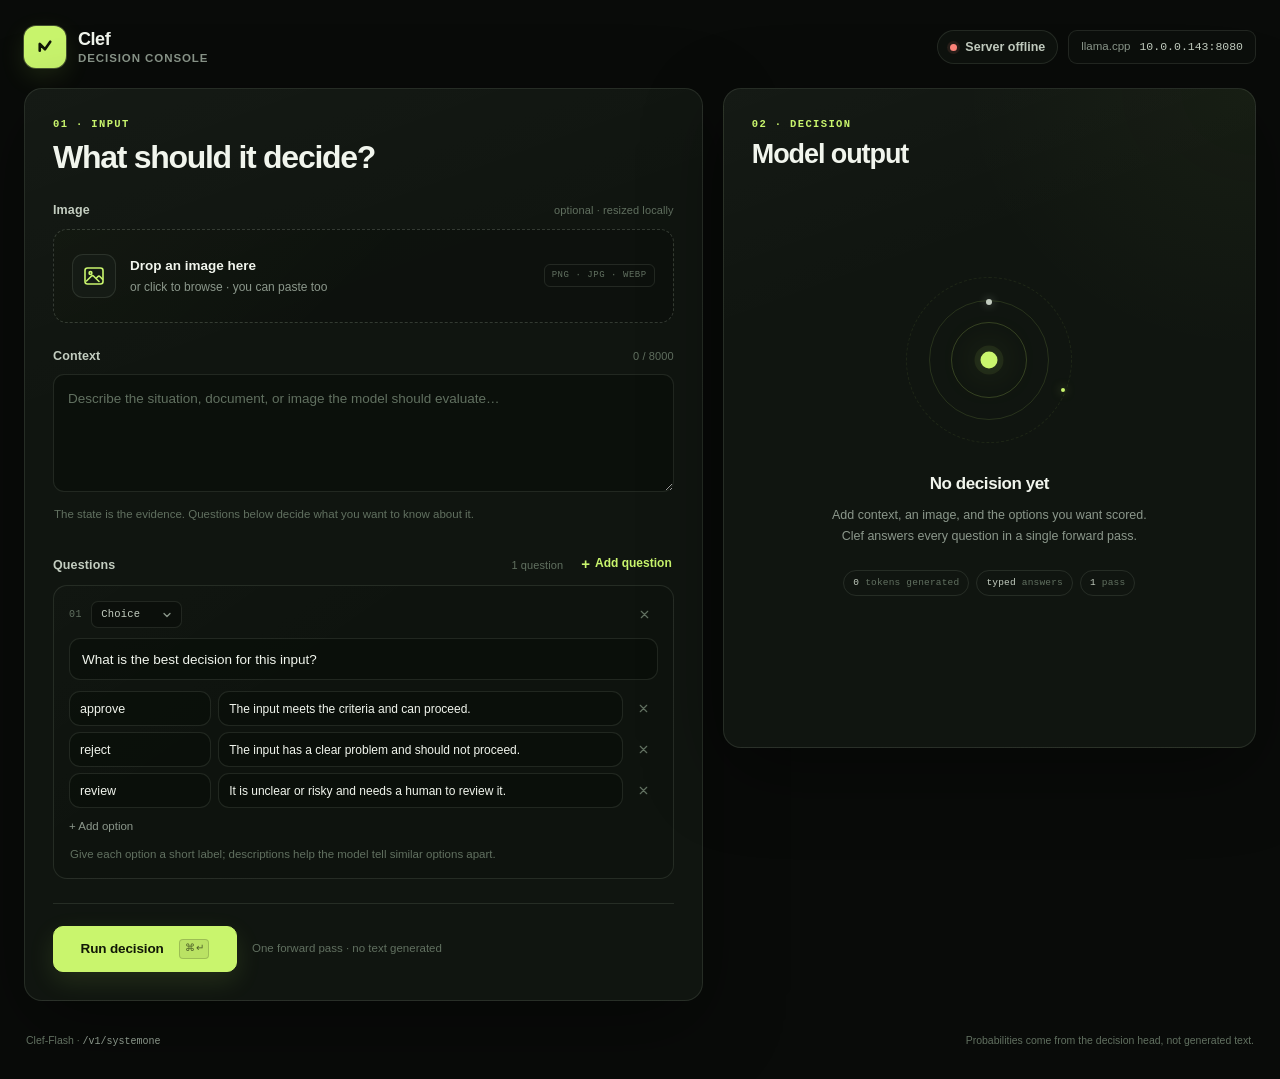
==== web-decider/index.html @ b103f261 "Decider web and photo" ====
<!doctype html>
<html lang="en">
<head>
  <meta charset="utf-8">
  <meta name="viewport" content="width=device-width, initial-scale=1">
  <meta name="description" content="A small decision console for the Clef-Flash decision model served by llama.cpp.">
  <title>Clef · Decision Console</title>
  <link rel="icon" href="data:image/svg+xml,%3Csvg xmlns='http://www.w3.org/2000/svg' viewBox='0 0 64 64'%3E%3Crect width='64' height='64' rx='16' fill='%23c9f56d'/%3E%3Cpath d='M20 40V25m0 0 12 12 12-18' fill='none' stroke='%230c1107' stroke-width='6' stroke-linecap='round' stroke-linejoin='round'/%3E%3C/svg%3E">
  <link rel="stylesheet" href="styles.css">
</head>
<body>
  <div class="ambient" aria-hidden="true"></div>

  <header class="topbar">
    <a class="brand" href="#" aria-label="Clef decision console home">
      <span class="brand-mark" aria-hidden="true">
        <svg viewBox="0 0 64 64" width="24" height="24">
          <path d="M18 42V24m0 0 14 14 14-20" fill="none" stroke="currentColor" stroke-width="7" stroke-linecap="round" stroke-linejoin="round"/>
        </svg>
      </span>
      <span class="brand-copy">
        <strong>Clef</strong>
        <span>Decision console</span>
      </span>
    </a>

    <div class="topbar-right">
      <button class="server-pill is-checking" id="serverStatus" type="button" title="Check server again">
        <span class="status-dot" aria-hidden="true"></span>
        <span id="serverStatusText">Connecting…</span>
      </button>
      <div class="endpoint" title="llama.cpp endpoint">
        <span>llama.cpp</span>
        <code>10.0.0.143:8080</code>
      </div>
    </div>
  </header>

  <main class="workspace">
    <section class="panel input-panel" aria-labelledby="inputTitle">
      <div class="panel-heading">
        <div>
          <p class="eyebrow">01 · Input</p>
          <h1 id="inputTitle">What should it decide?</h1>
        </div>
        <span class="model-badge" id="modelBadge" hidden>clef-flash</span>
      </div>

      <form id="decisionForm" novalidate>
        <div class="field">
          <div class="field-label">
            <span>Image</span>
            <span class="field-note">optional · resized locally</span>
          </div>

          <div class="dropzone" id="dropzone" role="button" tabindex="0" aria-label="Choose an image to upload">
            <input type="file" id="fileInput" accept="image/*" hidden>
            <span class="dropzone-icon" aria-hidden="true">
              <svg viewBox="0 0 24 24" width="24" height="24" fill="none" stroke="currentColor" stroke-width="1.6" stroke-linecap="round" stroke-linejoin="round">
                <rect x="3" y="4" width="18" height="16" rx="2.5"/>
                <circle cx="8.5" cy="9" r="1.4"/>
                <path d="m4.5 17 4.8-4.8a1.7 1.7 0 0 1 2.4 0l5.3 5.3M14 14.5l1.7-1.7a1.7 1.7 0 0 1 2.4 0l2.4 2.4"/>
              </svg>
            </span>
            <span class="dropzone-copy">
              <strong>Drop an image here</strong>
              <span>or click to browse · you can paste too</span>
            </span>
            <span class="dropzone-format">PNG · JPG · WEBP</span>
          </div>

          <div class="image-preview" id="imagePreview" hidden>
            <div class="preview-frame">
              <img id="previewImg" alt="Selected image preview">
            </div>
            <div class="preview-meta">
              <div>
                <strong id="previewName">image</strong>
                <span id="previewDetails"></span>
              </div>
              <button type="button" class="icon-button" id="removeImage" aria-label="Remove image" title="Remove image">
                <svg viewBox="0 0 20 20" width="16" height="16" fill="none" stroke="currentColor" stroke-width="1.8" stroke-linecap="round">
                  <path d="m5 5 10 10M15 5 5 15"/>
                </svg>
              </button>
            </div>
          </div>
        </div>

        <div class="field">
          <div class="field-label">
            <label for="stateInput">Context</label>
            <span class="field-note" id="charCount">0 / 8000</span>
          </div>
          <textarea id="stateInput" name="state" rows="4" maxlength="8000"
            placeholder="Describe the situation, document, or image the model should evaluate…"></textarea>
          <p class="hint">The state is the evidence. Questions below decide what you want to know about it.</p>
        </div>

        <div class="questions-heading">
          <div class="field-label">
            <span>Questions</span>
            <span class="field-note" id="questionCount">1 question</span>
          </div>
          <button type="button" class="text-button" id="addQuestion">
            <span aria-hidden="true">+</span> Add question
          </button>
        </div>

        <div class="questions" id="questions"></div>

        <div class="form-error" id="formError" role="alert" hidden></div>

        <div class="run-row">
          <button type="submit" class="primary-button" id="runButton">
            <span class="button-spinner" aria-hidden="true"></span>
            <span class="button-label">Run decision</span>
            <kbd><span class="mod-key">⌘</span>↵</kbd>
          </button>
          <span class="run-note">One forward pass · no text generated</span>
        </div>
      </form>
    </section>

    <section class="panel output-panel" aria-labelledby="outputTitle">
      <div class="panel-heading">
        <div>
          <p class="eyebrow">02 · Decision</p>
          <h2 id="outputTitle">Model output</h2>
        </div>
        <button type="button" class="text-button copy-button" id="copyJson" hidden>
          <svg viewBox="0 0 20 20" width="14" height="14" fill="none" stroke="currentColor" stroke-width="1.6" stroke-linecap="round" stroke-linejoin="round" aria-hidden="true">
            <rect x="6.5" y="6.5" width="9" height="9" rx="1.5"/>
            <path d="M13.5 6.5v-2a1.5 1.5 0 0 0-1.5-1.5H5.5A1.5 1.5 0 0 0 4 4.5V11a1.5 1.5 0 0 0 1.5 1.5h1"/>
          </svg>
          <span>Copy JSON</span>
        </button>
      </div>

      <div class="empty-state" id="outputEmpty">
        <div class="empty-visual" aria-hidden="true">
          <span class="orbit orbit-a"></span>
          <span class="orbit orbit-b"></span>
          <span class="orbit orbit-c"></span>
          <span class="core-dot"></span>
          <span class="satellite satellite-a"></span>
          <span class="satellite satellite-b"></span>
        </div>
        <h3>No decision yet</h3>
        <p>Add context, an image, and the options you want scored. Clef answers every question in a single forward pass.</p>
        <div class="empty-facts">
          <span><strong>0</strong> tokens generated</span>
          <span><strong>typed</strong> answers</span>
          <span><strong>1</strong> pass</span>
        </div>
      </div>

      <div class="loading-state" id="outputLoading" role="status" hidden>
        <div class="decision-orb" aria-hidden="true"><span></span></div>
        <p>Scoring your options…</p>
        <span>Reading the state once</span>
      </div>

      <div class="error-state" id="outputError" role="alert" hidden>
        <span class="error-icon" aria-hidden="true">!</span>
        <div>
          <h3>Decision failed</h3>
          <p id="errorMessage"></p>
          <p class="error-tip">Check that the llama server is running at <code id="errorServer">10.0.0.143:8080</code>.</p>
        </div>
      </div>

      <div class="results" id="resultArea" aria-live="polite" hidden>
        <div class="result-meta" id="resultMeta"></div>
        <div class="answers" id="answers"></div>
        <details class="raw-response">
          <summary>Raw response <span>JSON</span></summary>
          <pre id="rawJson"></pre>
        </details>
      </div>
    </section>
  </main>

  <footer class="footer">
    <span>Clef-Flash · <code>/v1/systemone</code></span>
    <span class="footer-note">Probabilities come from the decision head, not generated text.</span>
  </footer>

  <script src="app.js"></script>
</body>
</html>
---- web-decider/styles.css ----
:root {
  color-scheme: dark;
  --bg: #090b09;
  --bg-raised: #0d110d;
  --panel: #101510;
  --panel-soft: #151b15;
  --panel-hover: #192019;
  --line: rgba(224, 240, 219, 0.105);
  --line-strong: rgba(224, 240, 219, 0.19);
  --text: #f1f5ed;
  --text-soft: #c3cdc0;
  --muted: #8b978b;
  --faint: #617060;
  --accent: #c9f56d;
  --accent-strong: #dcff92;
  --accent-ink: #111707;
  --danger: #ff857a;
  --danger-soft: rgba(255, 133, 122, 0.1);
  --warn: #f5c66d;
  --radius: 18px;
  --radius-sm: 11px;
  --font: "Inter", "SF Pro Display", -apple-system, BlinkMacSystemFont, "Segoe UI", sans-serif;
  --mono: "SFMono-Regular", "Cascadia Code", "Roboto Mono", Menlo, Consolas, monospace;
  --shadow: 0 24px 80px rgba(0, 0, 0, 0.38);
}

* {
  box-sizing: border-box;
}

html {
  min-width: 320px;
  background: var(--bg);
  scroll-behavior: smooth;
}

body {
  min-height: 100vh;
  margin: 0;
  overflow-x: hidden;
  background: var(--bg);
  color: var(--text);
  font-family: var(--font);
  font-size: 15px;
  line-height: 1.5;
  -webkit-font-smoothing: antialiased;
  text-rendering: optimizeLegibility;
}

body::before {
  position: fixed;
  inset: 0;
  z-index: -2;
  background-image:
    linear-gradient(rgba(255, 255, 255, 0.022) 1px, transparent 1px),
    linear-gradient(90deg, rgba(255, 255, 255, 0.022) 1px, transparent 1px);
  background-size: 54px 54px;
  content: "";
  mask-image: radial-gradient(ellipse 80% 60% at 50% 16%, black 10%, transparent 74%);
  pointer-events: none;
}

.ambient {
  position: fixed;
  inset: 0;
  z-index: -1;
  background:
    radial-gradient(ellipse 48% 34% at 14% -2%, rgba(163, 223, 88, 0.11), transparent 70%),
    radial-gradient(ellipse 42% 30% at 88% 2%, rgba(91, 160, 136, 0.09), transparent 70%),
    radial-gradient(ellipse 60% 44% at 50% 104%, rgba(38, 68, 41, 0.16), transparent 72%);
  pointer-events: none;
}

[hidden] {
  display: none !important;
}

::selection {
  background: rgba(201, 245, 109, 0.28);
  color: #fff;
}

:focus-visible {
  outline: 2px solid var(--accent);
  outline-offset: 3px;
}

button,
input,
select,
textarea {
  font: inherit;
}

button {
  color: inherit;
}

svg {
  display: block;
}

.topbar,
.workspace,
.footer {
  width: min(1380px, calc(100% - 48px));
  margin-inline: auto;
}

.topbar {
  display: flex;
  align-items: center;
  justify-content: space-between;
  gap: 24px;
  padding: 26px 0 20px;
}

.brand {
  display: inline-flex;
  align-items: center;
  gap: 12px;
  color: var(--text);
  text-decoration: none;
}

.brand-mark {
  display: grid;
  width: 42px;
  height: 42px;
  border-radius: 12px;
  background: var(--accent);
  color: var(--accent-ink);
  place-items: center;
  box-shadow: 0 0 0 1px rgba(220, 255, 146, 0.25), 0 8px 26px rgba(181, 238, 87, 0.12);
}

.brand-copy {
  display: flex;
  flex-direction: column;
  line-height: 1.15;
}

.brand-copy strong {
  font-size: 18px;
  font-weight: 680;
  letter-spacing: -0.025em;
}

.brand-copy span {
  margin-top: 3px;
  color: var(--muted);
  font-size: 11.5px;
  font-weight: 550;
  letter-spacing: 0.08em;
  text-transform: uppercase;
}

.topbar-right {
  display: flex;
  align-items: center;
  gap: 10px;
}

.server-pill {
  display: inline-flex;
  align-items: center;
  gap: 8px;
  height: 34px;
  padding: 0 12px;
  border: 1px solid var(--line);
  border-radius: 999px;
  background: rgba(16, 21, 16, 0.78);
  color: var(--text-soft);
  font-size: 12.5px;
  font-weight: 560;
  cursor: pointer;
  transition: border-color 160ms ease, background 160ms ease;
}

.server-pill:hover {
  border-color: var(--line-strong);
  background: var(--panel-soft);
}

.status-dot {
  width: 7px;
  height: 7px;
  border-radius: 50%;
  background: var(--faint);
  box-shadow: 0 0 0 3px rgba(139, 151, 139, 0.08);
}

.server-pill.is-online .status-dot {
  background: var(--accent);
  box-shadow: 0 0 0 3px rgba(201, 245, 109, 0.1), 0 0 12px rgba(201, 245, 109, 0.45);
}

.server-pill.is-offline .status-dot {
  background: var(--danger);
  box-shadow: 0 0 0 3px rgba(255, 133, 122, 0.1);
}

.server-pill.is-checking .status-dot {
  animation: pulse 1.2s ease-in-out infinite;
}

.endpoint {
  display: flex;
  align-items: center;
  gap: 9px;
  height: 34px;
  padding: 0 12px;
  border: 1px solid var(--line);
  border-radius: 9px;
  background: rgba(16, 21, 16, 0.5);
  color: var(--muted);
  font-size: 11.5px;
}

.endpoint code {
  color: var(--text-soft);
  font-family: var(--mono);
  font-size: 11.5px;
}

.workspace {
  display: grid;
  grid-template-columns: minmax(0, 1.12fr) minmax(390px, 0.88fr);
  gap: 20px;
  align-items: start;
  padding-bottom: 24px;
}

.panel {
  border: 1px solid var(--line);
  border-radius: var(--radius);
  background:
    linear-gradient(160deg, rgba(255, 255, 255, 0.018), transparent 30%),
    var(--panel);
  box-shadow: var(--shadow);
}

.input-panel {
  padding: 28px;
}

.output-panel {
  position: sticky;
  top: 18px;
  min-height: 660px;
  padding: 28px;
  background:
    radial-gradient(ellipse 90% 65% at 100% 0, rgba(180, 234, 92, 0.04), transparent 62%),
    linear-gradient(160deg, rgba(255, 255, 255, 0.018), transparent 30%),
    var(--panel);
}

.panel-heading {
  display: flex;
  align-items: flex-start;
  justify-content: space-between;
  gap: 16px;
  margin-bottom: 26px;
}

.eyebrow {
  margin: 0 0 7px;
  color: var(--accent);
  font-family: var(--mono);
  font-size: 10.5px;
  font-weight: 600;
  letter-spacing: 0.13em;
  text-transform: uppercase;
}

h1,
h2,
h3,
p {
  margin-top: 0;
}

h1,
h2 {
  margin-bottom: 0;
  font-size: clamp(24px, 2.5vw, 32px);
  font-weight: 590;
  letter-spacing: -0.04em;
  line-height: 1.1;
}

h2 {
  font-size: clamp(22px, 2.2vw, 27px);
}

.model-badge {
  flex: none;
  margin-top: 2px;
  padding: 5px 9px;
  border: 1px solid rgba(201, 245, 109, 0.2);
  border-radius: 7px;
  background: rgba(201, 245, 109, 0.06);
  color: var(--accent);
  font-family: var(--mono);
  font-size: 10.5px;
  letter-spacing: 0.02em;
}

.field {
  margin-bottom: 24px;
}

.field-label {
  display: flex;
  align-items: baseline;
  justify-content: space-between;
  gap: 12px;
  margin-bottom: 9px;
  color: var(--text-soft);
  font-size: 12.5px;
  font-weight: 590;
  letter-spacing: 0.01em;
}

.field-note {
  color: var(--faint);
  font-size: 11px;
  font-weight: 450;
  letter-spacing: 0.01em;
}

.dropzone {
  position: relative;
  display: flex;
  align-items: center;
  gap: 14px;
  min-height: 94px;
  padding: 18px;
  border: 1px dashed rgba(224, 240, 219, 0.18);
  border-radius: 14px;
  background:
    linear-gradient(135deg, rgba(201, 245, 109, 0.025), transparent 52%),
    rgba(11, 15, 11, 0.48);
  cursor: pointer;
  transition: border-color 170ms ease, background 170ms ease, transform 170ms ease;
}

.dropzone:hover,
.dropzone.is-dragging {
  border-color: rgba(201, 245, 109, 0.52);
  background:
    linear-gradient(135deg, rgba(201, 245, 109, 0.065), transparent 52%),
    rgba(15, 21, 13, 0.65);
}

.dropzone.is-dragging {
  transform: scale(1.005);
}

.dropzone-icon {
  display: grid;
  flex: none;
  width: 44px;
  height: 44px;
  border: 1px solid var(--line);
  border-radius: 11px;
  background: var(--panel-soft);
  color: var(--accent);
  place-items: center;
}

.dropzone-copy {
  display: flex;
  min-width: 0;
  flex: 1;
  flex-direction: column;
  gap: 2px;
}

.dropzone-copy strong {
  font-size: 13.5px;
  font-weight: 570;
}

.dropzone-copy span {
  color: var(--muted);
  font-size: 12px;
}

.dropzone-format {
  flex: none;
  padding: 4px 7px;
  border: 1px solid var(--line);
  border-radius: 6px;
  color: var(--faint);
  font-family: var(--mono);
  font-size: 9px;
  letter-spacing: 0.06em;
}

.image-preview {
  overflow: hidden;
  border: 1px solid var(--line);
  border-radius: 14px;
  background: var(--bg-raised);
}

.preview-frame {
  display: grid;
  max-height: 290px;
  overflow: hidden;
  background:
    linear-gradient(45deg, rgba(255, 255, 255, 0.025) 25%, transparent 25%),
    linear-gradient(-45deg, rgba(255, 255, 255, 0.025) 25%, transparent 25%),
    linear-gradient(45deg, transparent 75%, rgba(255, 255, 255, 0.025) 75%),
    linear-gradient(-45deg, transparent 75%, rgba(255, 255, 255, 0.025) 75%);
  background-color: #0b0e0b;
  background-position: 0 0, 0 8px, 8px -8px, -8px 0;
  background-size: 16px 16px;
  place-items: center;
}

.preview-frame img {
  display: block;
  width: 100%;
  max-height: 290px;
  object-fit: contain;
}

.preview-meta {
  display: flex;
  align-items: center;
  justify-content: space-between;
  gap: 16px;
  padding: 11px 14px;
  border-top: 1px solid var(--line);
}

.preview-meta > div {
  display: flex;
  min-width: 0;
  flex-direction: column;
  gap: 1px;
}

.preview-meta strong {
  overflow: hidden;
  color: var(--text-soft);
  font-size: 12.5px;
  font-weight: 550;
  text-overflow: ellipsis;
  white-space: nowrap;
}

.preview-meta span {
  color: var(--faint);
  font-family: var(--mono);
  font-size: 10px;
}

.icon-button {
  display: grid;
  flex: none;
  width: 30px;
  height: 30px;
  border: 1px solid var(--line);
  border-radius: 8px;
  background: transparent;
  color: var(--muted);
  cursor: pointer;
  place-items: center;
  transition: color 150ms ease, border-color 150ms ease, background 150ms ease;
}

.icon-button:hover {
  border-color: rgba(255, 133, 122, 0.3);
  background: var(--danger-soft);
  color: var(--danger);
}

textarea,
.question-prompt,
.option-label,
.option-desc,
.score-input {
  width: 100%;
  border: 1px solid var(--line);
  border-radius: var(--radius-sm);
  background: rgba(9, 13, 9, 0.55);
  color: var(--text);
  transition: border-color 150ms ease, background 150ms ease, box-shadow 150ms ease;
}

textarea {
  min-height: 118px;
  padding: 13px 14px;
  outline: none;
  resize: vertical;
  font-size: 13.5px;
  line-height: 1.6;
}

textarea::placeholder,
.question-prompt::placeholder,
.option-label::placeholder,
.option-desc::placeholder,
.score-input::placeholder {
  color: var(--faint);
  opacity: 1;
}

textarea:hover,
.question-prompt:hover,
.option-label:hover,
.option-desc:hover,
.score-input:hover {
  border-color: var(--line-strong);
}

textarea:focus,
.question-prompt:focus,
.option-label:focus,
.option-desc:focus,
.score-input:focus {
  border-color: rgba(201, 245, 109, 0.5);
  outline: none;
  background: rgba(12, 17, 11, 0.86);
  box-shadow: 0 0 0 3px rgba(201, 245, 109, 0.06);
}

.hint {
  margin: 7px 1px 0;
  color: var(--faint);
  font-size: 11.5px;
  line-height: 1.5;
}

.questions-heading {
  display: flex;
  align-items: baseline;
  justify-content: space-between;
  gap: 16px;
  margin-top: 27px;
}

.questions-heading .field-label {
  flex: 1;
  margin-bottom: 11px;
}

.text-button {
  display: inline-flex;
  align-items: center;
  gap: 5px;
  padding: 4px 2px;
  border: 0;
  background: none;
  color: var(--accent);
  font-size: 12px;
  font-weight: 560;
  cursor: pointer;
  transition: color 150ms ease, opacity 150ms ease;
}

.text-button:hover {
  color: var(--accent-strong);
}

.text-button span {
  font-size: 15px;
  line-height: 1;
}

.copy-button {
  margin-top: 4px;
  color: var(--text-soft);
}

.copy-button:hover {
  color: var(--accent);
}

.questions {
  display: flex;
  flex-direction: column;
  gap: 10px;
}

.question-card {
  padding: 15px;
  border: 1px solid var(--line);
  border-radius: 14px;
  background:
    linear-gradient(145deg, rgba(255, 255, 255, 0.013), transparent 40%),
    rgba(15, 20, 15, 0.72);
  transition: border-color 160ms ease;
}

.question-card:focus-within {
  border-color: rgba(224, 240, 219, 0.18);
}

.question-top {
  display: flex;
  align-items: center;
  gap: 9px;
  margin-bottom: 10px;
}

.question-number {
  flex: none;
  color: var(--faint);
  font-family: var(--mono);
  font-size: 10px;
  letter-spacing: 0.06em;
}

.type-select {
  height: 27px;
  padding: 0 27px 0 9px;
  border: 1px solid var(--line);
  border-radius: 7px;
  outline: none;
  background-color: rgba(9, 13, 9, 0.58);
  background-image: url("data:image/svg+xml,%3Csvg xmlns='http://www.w3.org/2000/svg' viewBox='0 0 12 12'%3E%3Cpath d='m3 4.5 3 3 3-3' fill='none' stroke='%238b978b' stroke-width='1.3' stroke-linecap='round' stroke-linejoin='round'/%3E%3C/svg%3E");
  background-position: right 8px center;
  background-repeat: no-repeat;
  background-size: 12px;
  color: var(--text-soft);
  font-family: var(--mono);
  font-size: 10.5px;
  letter-spacing: 0.02em;
  cursor: pointer;
  appearance: none;
}

.type-select:hover,
.type-select:focus {
  border-color: var(--line-strong);
}

.question-top .icon-button {
  width: 27px;
  height: 27px;
  margin-left: auto;
  border-color: transparent;
  color: var(--faint);
}

.question-prompt {
  height: 42px;
  padding: 0 12px;
  font-size: 13.5px;
  font-weight: 520;
}

.question-body {
  margin-top: 11px;
}

.option-list,
.score-list {
  display: flex;
  flex-direction: column;
  gap: 6px;
}

.choice-row,
.score-row {
  display: flex;
  align-items: center;
  gap: 7px;
}

.option-label {
  height: 35px;
  padding: 0 10px;
  flex: 0 1 34%;
  min-width: 92px;
  font-size: 12.5px;
  font-weight: 540;
}

.option-desc {
  height: 35px;
  padding: 0 10px;
  flex: 1 1 auto;
  min-width: 0;
  font-size: 12px;
}

.remove-row {
  display: grid;
  flex: none;
  width: 28px;
  height: 28px;
  border: 0;
  border-radius: 7px;
  background: transparent;
  color: var(--faint);
  cursor: pointer;
  place-items: center;
  transition: color 150ms ease, background 150ms ease;
}

.remove-row:hover {
  background: rgba(255, 255, 255, 0.045);
  color: var(--danger);
}

.remove-row svg {
  width: 13px;
  height: 13px;
}

.small-button {
  margin-top: 7px;
  padding: 3px 0;
  border: 0;
  background: none;
  color: var(--muted);
  font-size: 11.5px;
  font-weight: 520;
  cursor: pointer;
  transition: color 150ms ease;
}

.small-button:hover {
  color: var(--accent);
}

.score-number {
  flex: none;
  width: 18px;
  color: var(--faint);
  font-family: var(--mono);
  font-size: 10px;
  text-align: right;
}

.score-input {
  height: 35px;
  padding: 0 10px;
  flex: 1;
  font-size: 12.5px;
}

.noul-copy {
  display: flex;
  align-items: flex-start;
  gap: 9px;
  padding: 10px 11px;
  border: 1px solid rgba(201, 245, 109, 0.09);
  border-radius: 9px;
  background: rgba(201, 245, 109, 0.025);
  color: var(--muted);
  font-size: 11.5px;
  line-height: 1.5;
}

.noul-copy strong {
  color: var(--text-soft);
  font-weight: 590;
}

.noul-glyph {
  flex: none;
  margin-top: 1px;
  color: var(--accent);
  font-family: var(--mono);
  font-size: 10px;
  letter-spacing: 0.06em;
}

.form-error {
  margin-top: 16px;
  padding: 11px 13px;
  border: 1px solid rgba(255, 133, 122, 0.24);
  border-radius: 10px;
  background: var(--danger-soft);
  color: #ffb3ad;
  font-size: 12.5px;
}

.run-row {
  display: flex;
  align-items: center;
  gap: 15px;
  margin-top: 24px;
  padding-top: 22px;
  border-top: 1px solid var(--line);
}

.primary-button {
  display: inline-flex;
  align-items: center;
  justify-content: center;
  gap: 9px;
  min-width: 184px;
  height: 46px;
  padding: 0 16px;
  border: 1px solid var(--accent);
  border-radius: 10px;
  background: var(--accent);
  color: var(--accent-ink);
  font-size: 13.5px;
  font-weight: 660;
  letter-spacing: -0.01em;
  cursor: pointer;
  box-shadow: 0 9px 26px rgba(181, 238, 87, 0.12);
  transition: background 150ms ease, box-shadow 150ms ease, transform 150ms ease, opacity 150ms ease;
}

.primary-button:hover {
  background: var(--accent-strong);
  box-shadow: 0 10px 34px rgba(181, 238, 87, 0.2);
  transform: translateY(-1px);
}

.primary-button:active {
  transform: translateY(0);
}

.primary-button:disabled {
  cursor: wait;
  opacity: 0.72;
  transform: none;
}

.primary-button kbd {
  display: inline-flex;
  align-items: center;
  gap: 1px;
  margin-left: 6px;
  padding: 2px 5px;
  border: 1px solid rgba(17, 23, 7, 0.18);
  border-radius: 4px;
  background: rgba(17, 23, 7, 0.08);
  color: rgba(17, 23, 7, 0.64);
  font-family: var(--mono);
  font-size: 9.5px;
  font-weight: 500;
}

.button-spinner {
  display: none;
  width: 13px;
  height: 13px;
  border: 2px solid rgba(17, 23, 7, 0.22);
  border-top-color: var(--accent-ink);
  border-radius: 50%;
  animation: spin 0.7s linear infinite;
}

.primary-button.is-loading .button-spinner {
  display: block;
}

.primary-button.is-loading kbd {
  display: none;
}

.run-note {
  color: var(--faint);
  font-size: 11.5px;
}

/* Output panel */
.empty-state {
  display: flex;
  align-items: center;
  min-height: 500px;
  padding: 20px 20px 38px;
  flex-direction: column;
  justify-content: center;
  text-align: center;
}

.empty-visual {
  position: relative;
  width: 168px;
  height: 168px;
  margin-bottom: 27px;
}

.orbit {
  position: absolute;
  top: 50%;
  left: 50%;
  border: 1px solid rgba(201, 245, 109, 0.13);
  border-radius: 50%;
  transform: translate(-50%, -50%);
}

.orbit-a {
  width: 76px;
  height: 76px;
  border-color: rgba(201, 245, 109, 0.2);
}

.orbit-b {
  width: 120px;
  height: 120px;
}

.orbit-c {
  width: 166px;
  height: 166px;
  border-style: dashed;
  border-color: rgba(201, 245, 109, 0.08);
}

.core-dot {
  position: absolute;
  top: 50%;
  left: 50%;
  width: 17px;
  height: 17px;
  border-radius: 50%;
  background: var(--accent);
  box-shadow: 0 0 0 6px rgba(201, 245, 109, 0.08), 0 0 38px rgba(201, 245, 109, 0.35);
  transform: translate(-50%, -50%);
}

.satellite {
  position: absolute;
  width: 6px;
  height: 6px;
  border-radius: 50%;
  background: var(--text-soft);
}

.satellite-a {
  top: 23px;
  left: 81px;
  box-shadow: 0 0 10px rgba(224, 240, 219, 0.4);
}

.satellite-b {
  right: 8px;
  bottom: 52px;
  width: 4px;
  height: 4px;
  background: var(--accent);
  box-shadow: 0 0 10px rgba(201, 245, 109, 0.55);
}

.empty-state h3 {
  margin-bottom: 8px;
  font-size: 17px;
  font-weight: 570;
  letter-spacing: -0.025em;
}

.empty-state p {
  max-width: 330px;
  margin-bottom: 24px;
  color: var(--muted);
  font-size: 12.5px;
  line-height: 1.65;
}

.empty-facts {
  display: flex;
  flex-wrap: wrap;
  justify-content: center;
  gap: 7px;
}

.empty-facts span {
  padding: 5px 9px;
  border: 1px solid var(--line);
  border-radius: 999px;
  color: var(--faint);
  font-family: var(--mono);
  font-size: 9.5px;
  letter-spacing: 0.02em;
}

.empty-facts strong {
  color: var(--text-soft);
  font-weight: 500;
}

.loading-state {
  display: flex;
  align-items: center;
  min-height: 500px;
  padding: 40px;
  flex-direction: column;
  justify-content: center;
  text-align: center;
}

.decision-orb {
  position: relative;
  width: 74px;
  height: 74px;
  margin-bottom: 24px;
  border: 1px solid rgba(201, 245, 109, 0.2);
  border-radius: 50%;
  animation: breathe 1.8s ease-in-out infinite;
}

.decision-orb::before,
.decision-orb::after {
  position: absolute;
  border: 1px solid rgba(201, 245, 109, 0.12);
  border-radius: 50%;
  content: "";
  inset: 9px;
}

.decision-orb::after {
  border-color: transparent;
  border-top-color: var(--accent);
  animation: spin 1.1s linear infinite;
  inset: -1px;
}

.decision-orb span {
  position: absolute;
  top: 50%;
  left: 50%;
  width: 12px;
  height: 12px;
  border-radius: 50%;
  background: var(--accent);
  box-shadow: 0 0 24px rgba(201, 245, 109, 0.6);
  transform: translate(-50%, -50%);
}

.loading-state p {
  margin-bottom: 4px;
  font-size: 14px;
  font-weight: 560;
}

.loading-state > span {
  color: var(--faint);
  font-size: 11.5px;
}

.error-state {
  display: flex;
  align-items: flex-start;
  gap: 14px;
  margin-top: 8px;
  padding: 18px;
  border: 1px solid rgba(255, 133, 122, 0.22);
  border-radius: 13px;
  background: var(--danger-soft);
}

.error-icon {
  display: grid;
  flex: none;
  width: 28px;
  height: 28px;
  border: 1px solid rgba(255, 133, 122, 0.3);
  border-radius: 50%;
  color: var(--danger);
  font-family: var(--mono);
  font-size: 13px;
  place-items: center;
}

.error-state h3 {
  margin: 3px 0 5px;
  color: #ffc2bd;
  font-size: 14px;
  font-weight: 590;
}

.error-state p {
  margin-bottom: 5px;
  color: #e9a9a3;
  font-size: 12.5px;
  line-height: 1.55;
}

.error-state .error-tip {
  margin-bottom: 0;
  color: rgba(233, 169, 163, 0.62);
  font-size: 11.5px;
}

.error-state code {
  font-family: var(--mono);
  font-size: 10.5px;
}

.result-meta {
  display: flex;
  flex-wrap: wrap;
  gap: 6px;
  margin-bottom: 14px;
}

.meta-chip {
  display: inline-flex;
  align-items: baseline;
  gap: 5px;
  padding: 5px 9px;
  border: 1px solid var(--line);
  border-radius: 7px;
  color: var(--faint);
  font-family: var(--mono);
  font-size: 9.5px;
  letter-spacing: 0.02em;
}

.meta-chip strong {
  color: var(--text-soft);
  font-weight: 500;
}

.answers {
  display: flex;
  flex-direction: column;
  gap: 10px;
}

.answer-card {
  padding: 18px;
  border: 1px solid var(--line);
  border-radius: 14px;
  background:
    linear-gradient(145deg, rgba(255, 255, 255, 0.02), transparent 50%),
    rgba(15, 20, 15, 0.76);
  animation: rise 260ms ease both;
}

.answer-kicker {
  display: flex;
  align-items: center;
  gap: 8px;
  margin-bottom: 4px;
}

.answer-type {
  color: var(--accent);
  font-family: var(--mono);
  font-size: 8.5px;
  font-weight: 600;
  letter-spacing: 0.1em;
  text-transform: uppercase;
}

.answer-prompt {
  overflow: hidden;
  color: var(--faint);
  font-size: 10.5px;
  text-overflow: ellipsis;
  white-space: nowrap;
}

.answer-hero {
  display: flex;
  align-items: baseline;
  gap: 9px;
  margin-top: 5px;
}

.answer-value {
  overflow: hidden;
  font-size: 27px;
  font-weight: 600;
  letter-spacing: -0.045em;
  line-height: 1.15;
  text-overflow: ellipsis;
  white-space: nowrap;
}

.answer-value.is-number {
  font-family: var(--mono);
  font-size: 30px;
  font-weight: 500;
  letter-spacing: -0.055em;
}

.answer-unit {
  color: var(--muted);
  font-family: var(--mono);
  font-size: 13px;
}

.answer-sub {
  margin: 4px 0 0;
  color: var(--muted);
  font-size: 11.5px;
}

.answer-sub strong {
  color: var(--text-soft);
  font-weight: 550;
}

.prob-list {
  display: flex;
  flex-direction: column;
  gap: 8px;
  margin-top: 17px;
}

.prob-row {
  display: grid;
  grid-template-columns: minmax(0, 1fr) 48px;
  align-items: center;
  gap: 4px 10px;
}

.prob-label {
  overflow: hidden;
  color: var(--muted);
  font-size: 11.5px;
  text-overflow: ellipsis;
  white-space: nowrap;
}

.prob-row.is-top .prob-label {
  color: var(--text);
  font-weight: 550;
}

.prob-value {
  color: var(--faint);
  font-family: var(--mono);
  font-size: 10px;
  text-align: right;
}

.prob-row.is-top .prob-value {
  color: var(--accent);
}

.prob-track {
  grid-column: 1 / -1;
  height: 5px;
  overflow: hidden;
  border-radius: 999px;
  background: rgba(255, 255, 255, 0.05);
}

.prob-fill {
  display: block;
  width: 0;
  height: 100%;
  border-radius: inherit;
  background: rgba(196, 208, 192, 0.28);
  transition: width 540ms cubic-bezier(0.22, 1, 0.36, 1);
}

.prob-row.is-top .prob-fill {
  background: linear-gradient(90deg, #a8da51, var(--accent-strong));
  box-shadow: 0 0 14px rgba(201, 245, 109, 0.22);
}

.noul-gauge {
  position: relative;
  height: 9px;
  margin-top: 18px;
  overflow: hidden;
  border-radius: 999px;
  background: rgba(255, 255, 255, 0.055);
}

.noul-gauge::after {
  position: absolute;
  top: 0;
  bottom: 0;
  left: 50%;
  width: 1px;
  background: rgba(9, 11, 9, 0.65);
  content: "";
}

.noul-fill {
  display: block;
  width: 0;
  height: 100%;
  border-radius: inherit;
  background: linear-gradient(90deg, #a8da51, var(--accent-strong));
  box-shadow: 0 0 14px rgba(201, 245, 109, 0.24);
  transition: width 540ms cubic-bezier(0.22, 1, 0.36, 1);
}

.noul-scale {
  display: flex;
  justify-content: space-between;
  margin-top: 6px;
  color: var(--faint);
  font-family: var(--mono);
  font-size: 9px;
  letter-spacing: 0.06em;
}

.score-callout {
  display: flex;
  align-items: baseline;
  gap: 9px;
  margin-top: 5px;
}

.score-max {
  color: var(--faint);
  font-family: var(--mono);
  font-size: 12px;
}

.score-nearest {
  display: inline-flex;
  align-items: center;
  gap: 5px;
  margin-top: 8px;
  padding: 4px 8px;
  border: 1px solid rgba(201, 245, 109, 0.14);
  border-radius: 6px;
  background: rgba(201, 245, 109, 0.035);
  color: var(--text-soft);
  font-size: 10.5px;
}

.score-nearest span {
  color: var(--faint);
  font-family: var(--mono);
  font-size: 8.5px;
  letter-spacing: 0.05em;
  text-transform: uppercase;
}

.raw-response {
  margin-top: 14px;
  border: 1px solid var(--line);
  border-radius: 11px;
  background: rgba(9, 12, 9, 0.5);
}

.raw-response summary {
  padding: 10px 12px;
  color: var(--faint);
  font-family: var(--mono);
  font-size: 10px;
  letter-spacing: 0.03em;
  cursor: pointer;
  list-style: none;
}

.raw-response summary::-webkit-details-marker {
  display: none;
}

.raw-response summary::before {
  display: inline-block;
  margin-right: 7px;
  color: var(--muted);
  content: "›";
  transition: transform 150ms ease;
}

.raw-response[open] summary::before {
  transform: rotate(90deg);
}

.raw-response summary span {
  margin-left: 5px;
  color: var(--faint);
  opacity: 0.65;
}

.raw-response pre {
  max-height: 330px;
  margin: 0;
  overflow: auto;
  padding: 0 12px 13px;
  color: var(--text-soft);
  font-family: var(--mono);
  font-size: 10.5px;
  line-height: 1.6;
  white-space: pre-wrap;
  word-break: break-word;
}

.footer {
  display: flex;
  align-items: center;
  justify-content: space-between;
  gap: 20px;
  padding: 8px 2px 30px;
  color: var(--faint);
  font-size: 10.5px;
}

.footer code {
  color: var(--muted);
  font-family: var(--mono);
  font-size: 10px;
}

.footer-note {
  text-align: right;
}

@keyframes spin {
  to { transform: rotate(360deg); }
}

@keyframes pulse {
  0%, 100% { opacity: 0.45; }
  50% { opacity: 1; }
}

@keyframes breathe {
  0%, 100% { transform: scale(0.96); opacity: 0.72; }
  50% { transform: scale(1.04); opacity: 1; }
}

@keyframes rise {
  from { opacity: 0; transform: translateY(7px); }
  to { opacity: 1; transform: translateY(0); }
}

@media (max-width: 1040px) {
  .workspace {
    grid-template-columns: minmax(0, 1fr) minmax(340px, 0.82fr);
  }

  .input-panel,
  .output-panel {
    padding: 23px;
  }

  .option-label {
    flex-basis: 30%;
  }
}

@media (max-width: 860px) {
  .topbar,
  .workspace,
  .footer {
    width: min(100% - 28px, 720px);
  }

  .workspace {
    grid-template-columns: 1fr;
  }

  .output-panel {
    position: static;
    min-height: 460px;
  }

  .empty-state,
  .loading-state {
    min-height: 370px;
  }

  .endpoint {
    display: none;
  }
}

@media (max-width: 620px) {
  .topbar {
    padding-top: 18px;
  }

  .server-pill {
    padding: 0 10px;
    font-size: 11.5px;
  }

  .brand-copy span {
    display: none;
  }

  .input-panel,
  .output-panel {
    padding: 19px;
  }

  .dropzone {
    align-items: flex-start;
    flex-wrap: wrap;
  }

  .dropzone-format {
    display: none;
  }

  .run-row {
    align-items: stretch;
    flex-direction: column;
    gap: 10px;
  }

  .primary-button {
    width: 100%;
  }

  .run-note {
    text-align: center;
  }

  .choice-row {
    display: grid;
    grid-template-columns: minmax(0, 1fr) 28px;
    align-items: center;
  }

  .option-label,
  .option-desc {
    grid-column: 1;
    width: 100%;
    min-width: 0;
    flex: none;
  }

  .choice-row .remove-row {
    grid-column: 2;
    grid-row: 1;
    margin: 0;
    align-self: center;
  }

  .footer {
    align-items: flex-start;
    flex-direction: column;
    gap: 4px;
  }

  .footer-note {
    text-align: left;
  }
}

@media (prefers-reduced-motion: reduce) {
  *,
  *::before,
  *::after {
    scroll-behavior: auto !important;
    animation-duration: 0.01ms !important;
    animation-iteration-count: 1 !important;
    transition-duration: 0.01ms !important;
  }
}
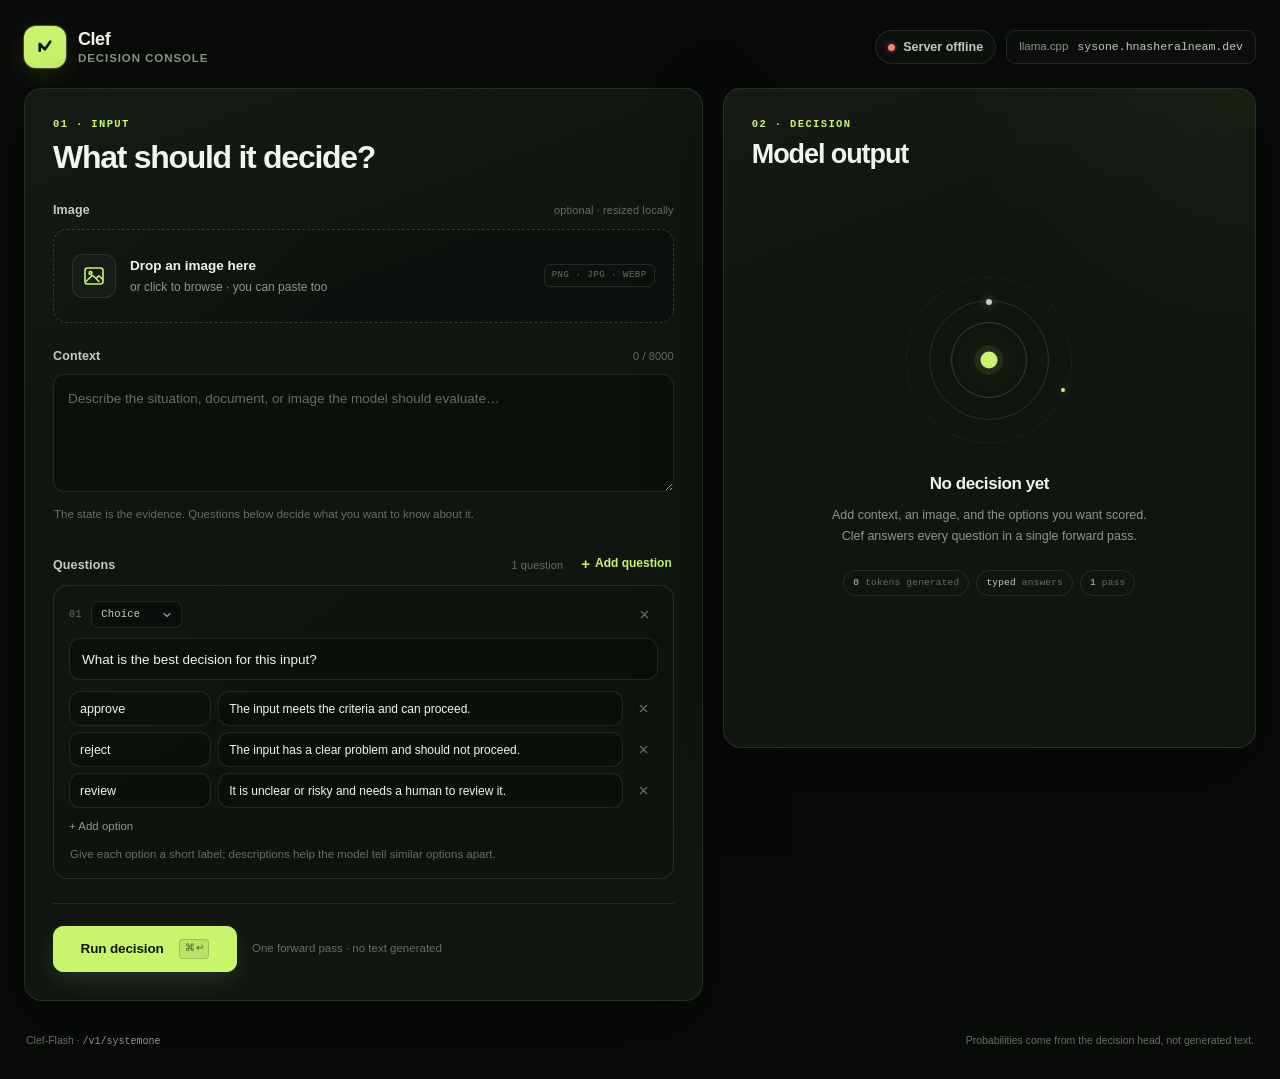
==== commit 4deba48e: "Fix url" ====
--- a/web-decider/index.html
+++ b/web-decider/index.html
@@ -31,7 +31,7 @@
       </button>
       <div class="endpoint" title="llama.cpp endpoint">
         <span>llama.cpp</span>
-        <code>10.0.0.143:8080</code>
+        <code>sysone.hnasheralneam.dev</code>
       </div>
     </div>
   </header>
@@ -166,7 +166,7 @@
         <div>
           <h3>Decision failed</h3>
           <p id="errorMessage"></p>
-          <p class="error-tip">Check that the llama server is running at <code id="errorServer">10.0.0.143:8080</code>.</p>
+          <p class="error-tip">Check that the llama server is running at <code id="errorServer">sysone.hnasheralneam.dev</code>.</p>
         </div>
       </div>
 
